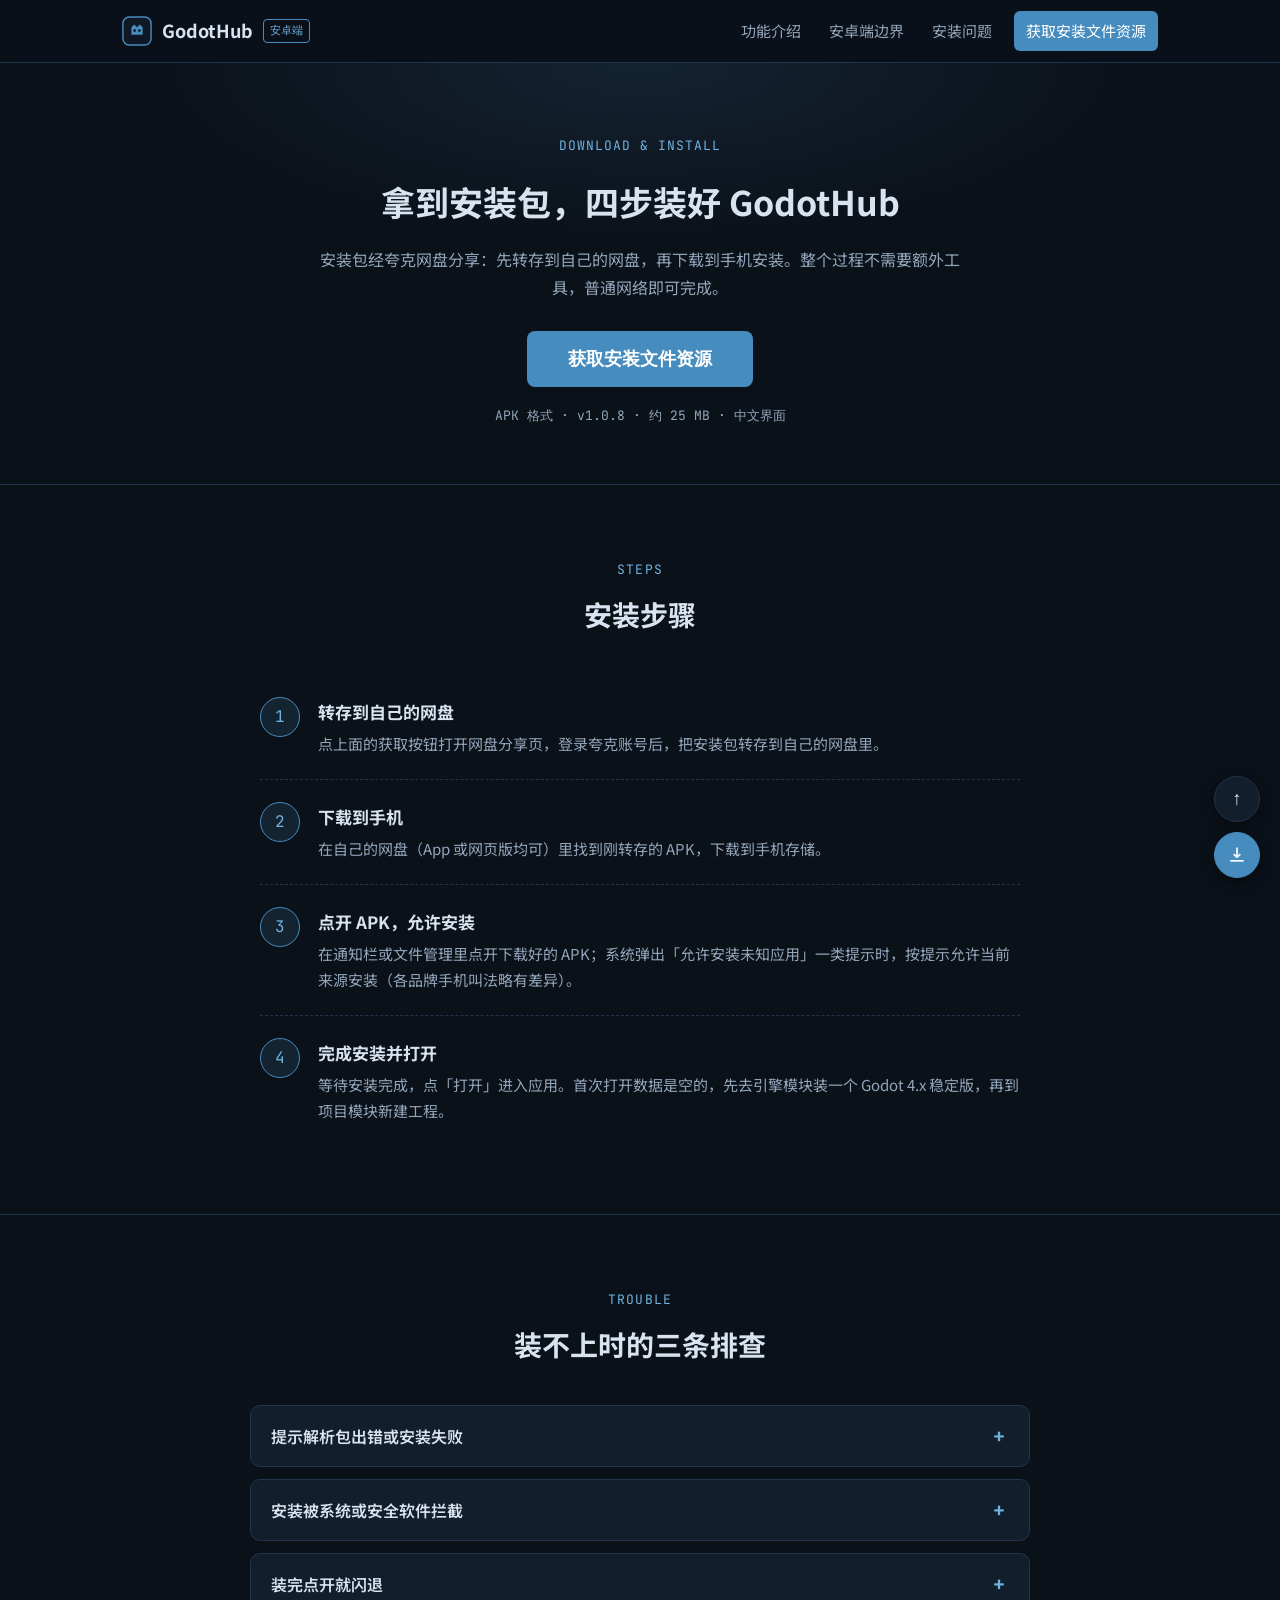
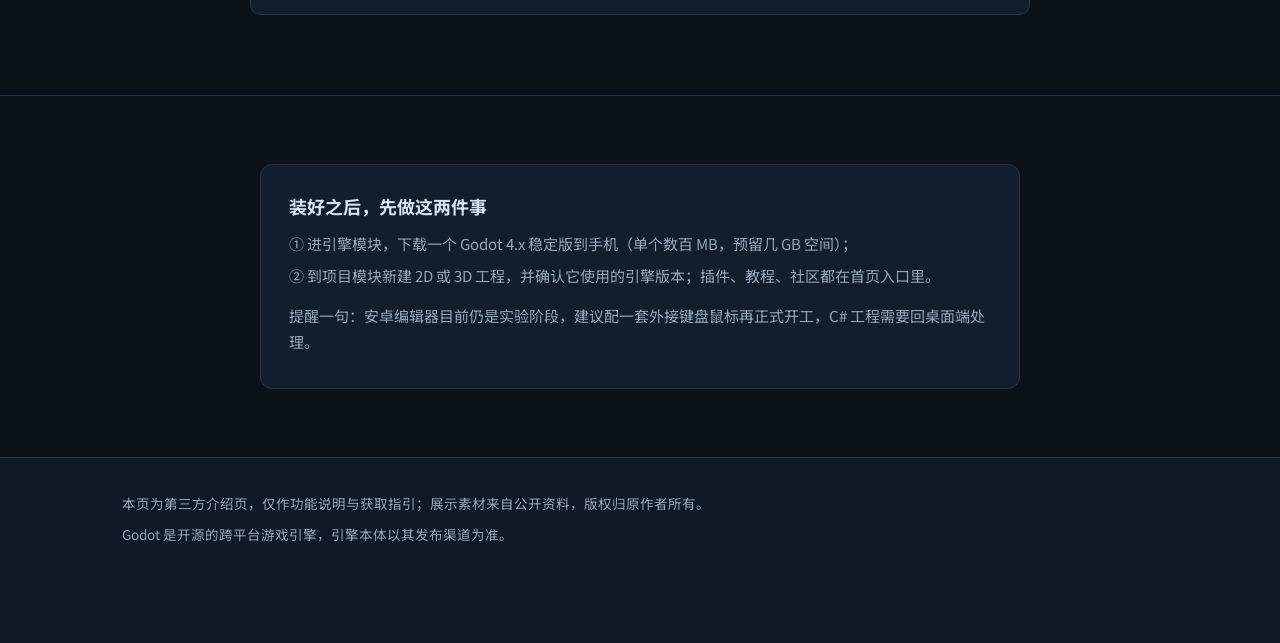
==== download.html @ ed98a221 "update" ====
<!DOCTYPE html>
<html lang="zh-CN">
<head>
  <meta charset="UTF-8">
  <meta name="viewport" content="width=device-width, initial-scale=1.0">
  <title>GodotHub 下载与安装：从网盘转存到手机打开</title>
  <meta name="description" content="GodotHub 安卓版的获取与安装指引：安装包经夸克网盘转存下载，四步装好打开，另有安装被拦、解析失败、闪退等常见问题的处理办法。">
  <link rel="icon" type="image/svg+xml" href="/assets/img/favicon.svg">
  <link rel="preconnect" href="https://fonts.googleapis.com">
  <link rel="preconnect" href="https://fonts.gstatic.com" crossorigin>
  <link href="https://fonts.googleapis.com/css2?family=Noto+Sans+SC:wght@400;600;700&family=JetBrains+Mono:wght@400;600&display=swap" rel="stylesheet">
  <link rel="stylesheet" href="/assets/css/style.css">
</head>
<body>

<header class="site-header">
  <div class="wrap header-in">
    <a class="brand" href="/">
      <img src="/assets/img/favicon.svg" alt="GodotHub 安卓端介绍站标识" width="30" height="30">
      GodotHub <span class="brand-tag">安卓端</span>
    </a>
    <button class="nav-toggle" aria-label="展开菜单" aria-expanded="false">
      <span></span><span></span><span></span>
    </button>
    <nav class="site-nav">
      <a href="/">功能介绍</a>
      <a href="/#limits">安卓端边界</a>
      <a href="/#faq-dl">安装问题</a>
      <a href="/download.html" class="nav-cta">获取安装文件资源</a>
    </nav>
  </div>
</header>

<main>
  <!-- 首屏下载入口 -->
  <section class="dl-hero">
    <div class="wrap">
      <p class="hero-kicker">DOWNLOAD &amp; INSTALL</p>
      <h1>拿到安装包，四步装好 GodotHub</h1>
      <p class="lead">安装包经夸克网盘分享：先转存到自己的网盘，再下载到手机安装。整个过程不需要额外工具，普通网络即可完成。</p>
      <button class="btn btn-primary" data-link="download">获取安装文件资源</button>
      <p class="dl-note">APK 格式 · v1.0.8 · 约 25 MB · 中文界面</p>
    </div>
  </section>

  <!-- 安装步骤 -->
  <section class="section">
    <div class="wrap">
      <div class="section-head" style="text-align:center;max-width:none;">
        <span class="sec-tag">STEPS</span>
        <h2>安装步骤</h2>
      </div>
      <div class="dl-steps">
        <div class="dl-step">
          <span class="num">1</span>
          <div>
            <h3>转存到自己的网盘</h3>
            <p>点上面的获取按钮打开网盘分享页，登录夸克账号后，把安装包转存到自己的网盘里。</p>
          </div>
        </div>
        <div class="dl-step">
          <span class="num">2</span>
          <div>
            <h3>下载到手机</h3>
            <p>在自己的网盘（App 或网页版均可）里找到刚转存的 APK，下载到手机存储。</p>
          </div>
        </div>
        <div class="dl-step">
          <span class="num">3</span>
          <div>
            <h3>点开 APK，允许安装</h3>
            <p>在通知栏或文件管理里点开下载好的 APK；系统弹出「允许安装未知应用」一类提示时，按提示允许当前来源安装（各品牌手机叫法略有差异）。</p>
          </div>
        </div>
        <div class="dl-step">
          <span class="num">4</span>
          <div>
            <h3>完成安装并打开</h3>
            <p>等待安装完成，点「打开」进入应用。首次打开数据是空的，先去引擎模块装一个 Godot 4.x 稳定版，再到项目模块新建工程。</p>
          </div>
        </div>
      </div>
    </div>
  </section>

  <!-- 常见安装问题 -->
  <section class="section" id="faq-dl">
    <div class="wrap">
      <div class="section-head" style="text-align:center;max-width:none;">
        <span class="sec-tag">TROUBLE</span>
        <h2>装不上时的三条排查</h2>
      </div>
      <div class="faq" style="margin:0 auto;">
        <details>
          <summary>提示解析包出错或安装失败</summary>
          <div class="faq-a">多数是文件没下载完整，重新下载一次再装；下载中途断网、切后台过久都容易出现这种情况。</div>
        </details>
        <details>
          <summary>安装被系统或安全软件拦截</summary>
          <div class="faq-a">非应用商店渠道安装时出现确认弹窗是常规流程，确认来源可靠后选择继续安装即可；部分机型的开关藏在「设置 → 安全」里。</div>
        </details>
        <details>
          <summary>装完点开就闪退</summary>
          <div class="faq-a">先检查剩余存储空间——引擎版本与工程文件都存在手机里，比安装包本身占得多；清出空间、重启手机再打开一次，多数能解决。</div>
        </details>
      </div>
    </div>
  </section>

  <!-- 装好之后 -->
  <section class="section">
    <div class="wrap">
      <div class="next-panel">
        <h3>装好之后，先做这两件事</h3>
        <p>① 进引擎模块，下载一个 Godot 4.x 稳定版到手机（单个数百 MB，预留几 GB 空间）；</p>
        <p>② 到项目模块新建 2D 或 3D 工程，并确认它使用的引擎版本；插件、教程、社区都在首页入口里。</p>
        <p style="margin-top:14px;">提醒一句：安卓编辑器目前仍是实验阶段，建议配一套外接键盘鼠标再正式开工，C# 工程需要回桌面端处理。</p>
      </div>
    </div>
  </section>
</main>

<footer class="site-footer">
  <div class="wrap foot-in">
    <p>本页为第三方介绍页，仅作功能说明与获取指引；展示素材来自公开资料，版权归原作者所有。</p>
    <p>Godot 是开源的跨平台游戏引擎，引擎本体以其发布渠道为准。</p>
  </div>
</footer>

<div class="fab-wrap">
  <button class="fab fab-top" aria-label="返回顶部">↑</button>
  <button class="fab fab-dl" data-link="download" aria-label="获取安装文件资源">
    <svg viewBox="0 0 24 24" fill="none" stroke="currentColor" stroke-width="2"><path d="M12 3v12m0 0 4-4m-4 4-4-4"/><path d="M4 19h16"/></svg>
  </button>
</div>

<script src="/assets/js/links.js"></script>
<script src="/assets/js/main.js"></script>
</body>
</html>
---- assets/css/style.css ----
/* GodotHub 安卓端介绍站 —— 深色开发者工具风 */
:root {
  --bg: #0b1119;
  --bg-soft: #101a26;
  --panel: #121e2c;
  --line: #22344a;
  --ink: #d9e3ef;
  --ink-dim: #93a5ba;
  --accent: #478cbf;
  --accent-bright: #6fb2e0;
  --accent-soft: rgba(71, 140, 191, 0.14);
  --warn: #d9a441;
  --mono: 'JetBrains Mono', Consolas, 'Courier New', monospace;
  --sans: 'Noto Sans SC', 'PingFang SC', 'Microsoft YaHei', sans-serif;
}

* { box-sizing: border-box; margin: 0; padding: 0; }

html { scroll-behavior: smooth; }

body {
  background: var(--bg);
  color: var(--ink);
  font-family: var(--sans);
  font-size: 16px;
  line-height: 1.75;
  -webkit-font-smoothing: antialiased;
}

img { max-width: 100%; height: auto; display: block; }

a { color: var(--accent-bright); text-decoration: none; }
a:hover { text-decoration: underline; }

.wrap { max-width: 1080px; margin: 0 auto; padding: 0 22px; }

/* ---------- 顶栏 ---------- */
.site-header {
  position: sticky;
  top: 0;
  z-index: 50;
  background: rgba(11, 17, 25, 0.92);
  border-bottom: 1px solid var(--line);
  backdrop-filter: blur(8px);
}
.header-in {
  display: flex;
  align-items: center;
  justify-content: space-between;
  gap: 16px;
  height: 62px;
}
.brand {
  display: flex;
  align-items: center;
  gap: 10px;
  color: var(--ink);
  font-weight: 700;
  font-size: 18px;
  white-space: nowrap;
}
.brand:hover { text-decoration: none; }
.brand img { width: 30px; height: 30px; }
.brand .brand-tag {
  font-family: var(--mono);
  font-size: 11px;
  font-weight: 400;
  color: var(--accent-bright);
  border: 1px solid var(--accent);
  border-radius: 4px;
  padding: 1px 6px;
}

.site-nav { display: flex; align-items: center; gap: 4px; }
.site-nav a {
  color: var(--ink-dim);
  font-size: 15px;
  padding: 7px 12px;
  border-radius: 6px;
  white-space: nowrap;
}
.site-nav a:hover { color: var(--ink); background: var(--accent-soft); text-decoration: none; }
.site-nav a.nav-cta {
  color: #fff;
  background: var(--accent);
  margin-left: 6px;
}
.site-nav a.nav-cta:hover { background: var(--accent-bright); }

.nav-toggle {
  display: none;
  background: none;
  border: 1px solid var(--line);
  border-radius: 6px;
  padding: 8px 10px;
  cursor: pointer;
}
.nav-toggle span {
  display: block;
  width: 20px;
  height: 2px;
  background: var(--ink);
  margin: 4px 0;
  transition: transform 0.2s;
}

/* ---------- Hero ---------- */
.hero {
  position: relative;
  padding: 76px 0 64px;
  background:
    radial-gradient(ellipse 60% 55% at 78% 18%, rgba(71, 140, 191, 0.16), transparent 65%),
    linear-gradient(rgba(34, 52, 74, 0.22) 1px, transparent 1px),
    linear-gradient(90deg, rgba(34, 52, 74, 0.22) 1px, transparent 1px);
  background-size: auto, 44px 44px, 44px 44px;
  border-bottom: 1px solid var(--line);
}
.hero-in {
  display: grid;
  grid-template-columns: minmax(0, 1.15fr) minmax(0, 0.85fr);
  gap: 48px;
  align-items: center;
}
.hero-kicker {
  font-family: var(--mono);
  font-size: 13px;
  color: var(--accent-bright);
  letter-spacing: 0.08em;
  margin-bottom: 14px;
}
.hero h1 {
  font-size: 40px;
  line-height: 1.3;
  letter-spacing: 0.01em;
  margin-bottom: 18px;
}
.hero h1 em {
  font-style: normal;
  color: var(--accent-bright);
}
.hero .lead {
  color: var(--ink-dim);
  font-size: 17px;
  margin-bottom: 10px;
}
.hero .lead b { color: var(--ink); font-weight: 600; }
.hero-meta {
  font-family: var(--mono);
  font-size: 13px;
  color: var(--ink-dim);
  margin-bottom: 26px;
}
.hero-meta i {
  font-style: normal;
  color: var(--accent);
  margin: 0 8px;
}
.hero-actions { display: flex; gap: 14px; flex-wrap: wrap; }

.btn {
  display: inline-flex;
  align-items: center;
  gap: 8px;
  padding: 13px 26px;
  border-radius: 8px;
  font-size: 16px;
  font-weight: 600;
  cursor: pointer;
  border: 1px solid transparent;
}
.btn:hover { text-decoration: none; }
.btn-primary { background: var(--accent); color: #fff; }
.btn-primary:hover { background: var(--accent-bright); }
.btn-ghost { border-color: var(--line); color: var(--ink); background: transparent; }
.btn-ghost:hover { border-color: var(--accent); color: var(--accent-bright); }

.hero-shots {
  display: flex;
  gap: 14px;
  justify-content: center;
}
.hero-shots figure {
  background: var(--panel);
  border: 1px solid var(--line);
  border-radius: 14px;
  padding: 8px;
}
.hero-shots img { border-radius: 8px; width: 168px; }
.hero-shots figure:nth-child(2) { transform: translateY(20px); }

/* ---------- 区块 ---------- */
.section { padding: 68px 0; }
.section + .section { border-top: 1px solid var(--line); }
.section-head { margin-bottom: 36px; max-width: 720px; }
.section-head .sec-tag {
  font-family: var(--mono);
  font-size: 13px;
  color: var(--accent-bright);
  letter-spacing: 0.08em;
}
.section-head h2 { font-size: 28px; margin: 8px 0 10px; }
.section-head p { color: var(--ink-dim); }

/* 模块卡片 */
.cards-5 {
  display: grid;
  grid-template-columns: repeat(3, 1fr);
  gap: 18px;
}
.card {
  background: var(--panel);
  border: 1px solid var(--line);
  border-radius: 12px;
  padding: 22px;
}
.card svg { width: 34px; height: 34px; margin-bottom: 12px; }
.card h3 { font-size: 18px; margin-bottom: 8px; }
.card p { color: var(--ink-dim); font-size: 14.5px; }
.card-wide { grid-column: span 1; }

/* 截图区 */
.shots-3 {
  display: grid;
  grid-template-columns: repeat(3, minmax(0, 1fr));
  gap: 22px;
  align-items: start;
}
.shots-3 figure {
  background: var(--panel);
  border: 1px solid var(--line);
  border-radius: 14px;
  padding: 10px;
}
.shots-3 img { border-radius: 8px; width: 100%; }
.shots-3 figcaption {
  text-align: center;
  font-size: 13.5px;
  color: var(--ink-dim);
  padding: 10px 4px 2px;
}

/* 约束清单 */
.limits {
  background: var(--bg-soft);
  border: 1px solid var(--line);
  border-radius: 12px;
  padding: 8px 26px;
}
.limits li {
  list-style: none;
  padding: 16px 0;
  border-bottom: 1px dashed var(--line);
  display: flex;
  gap: 14px;
  align-items: baseline;
}
.limits li:last-child { border-bottom: none; }
.limits .no {
  font-family: var(--mono);
  color: var(--warn);
  font-size: 13px;
  flex: none;
}
.limits b { color: var(--ink); }
.limits p { color: var(--ink-dim); font-size: 15px; }

/* 上手路线 */
.steps-line {
  display: grid;
  grid-template-columns: repeat(3, 1fr);
  gap: 18px;
  counter-reset: step;
}
.step-card {
  position: relative;
  background: var(--panel);
  border: 1px solid var(--line);
  border-radius: 12px;
  padding: 22px 20px 20px;
}
.step-card::before {
  counter-increment: step;
  content: '0' counter(step);
  font-family: var(--mono);
  font-size: 13px;
  color: var(--accent-bright);
  display: block;
  margin-bottom: 10px;
}
.step-card h3 { font-size: 17px; margin-bottom: 6px; }
.step-card p { color: var(--ink-dim); font-size: 14.5px; }

/* FAQ */
.faq { max-width: 780px; }
.faq details {
  background: var(--panel);
  border: 1px solid var(--line);
  border-radius: 10px;
  margin-bottom: 12px;
  padding: 0 20px;
}
.faq summary {
  cursor: pointer;
  font-weight: 600;
  font-size: 16px;
  padding: 16px 0;
  list-style: none;
  position: relative;
  padding-right: 34px;
}
.faq summary::-webkit-details-marker { display: none; }
.faq summary::after {
  content: '+';
  position: absolute;
  right: 4px;
  top: 50%;
  transform: translateY(-50%);
  font-family: var(--mono);
  font-size: 20px;
  color: var(--accent-bright);
}
.faq details[open] summary::after { content: '−'; }
.faq .faq-a { color: var(--ink-dim); font-size: 15px; padding-bottom: 18px; }

/* 下载页 */
.dl-hero {
  text-align: center;
  padding: 72px 0 56px;
  border-bottom: 1px solid var(--line);
  background:
    radial-gradient(ellipse 55% 60% at 50% 0%, rgba(71, 140, 191, 0.15), transparent 70%);
}
.dl-hero h1 { font-size: 34px; margin-bottom: 14px; }
.dl-hero .lead { color: var(--ink-dim); max-width: 640px; margin: 0 auto 30px; }
.dl-hero .btn { font-size: 18px; padding: 15px 40px; }
.dl-note {
  font-family: var(--mono);
  font-size: 13px;
  color: var(--ink-dim);
  margin-top: 18px;
}

.dl-steps {
  max-width: 760px;
  margin: 0 auto;
}
.dl-step {
  display: flex;
  gap: 18px;
  padding: 22px 0;
  border-bottom: 1px dashed var(--line);
}
.dl-step:last-child { border-bottom: none; }
.dl-step .num {
  flex: none;
  width: 40px;
  height: 40px;
  border-radius: 50%;
  background: var(--accent-soft);
  border: 1px solid var(--accent);
  color: var(--accent-bright);
  font-family: var(--mono);
  font-size: 16px;
  display: flex;
  align-items: center;
  justify-content: center;
}
.dl-step h3 { font-size: 17px; margin-bottom: 4px; }
.dl-step p { color: var(--ink-dim); font-size: 15px; }

.next-panel {
  background: var(--panel);
  border: 1px solid var(--line);
  border-radius: 12px;
  padding: 26px 28px;
  max-width: 760px;
  margin: 0 auto;
}
.next-panel h3 { font-size: 18px; margin-bottom: 8px; }
.next-panel p { color: var(--ink-dim); font-size: 15px; margin-bottom: 6px; }

/* ---------- 页脚 ---------- */
.site-footer {
  border-top: 1px solid var(--line);
  background: var(--bg-soft);
  padding: 34px 0 96px;
  font-size: 13.5px;
  color: var(--ink-dim);
}
.site-footer .foot-in {
  display: flex;
  flex-direction: column;
  gap: 8px;
}

/* ---------- 浮动按钮 ---------- */
.fab-wrap {
  position: fixed;
  right: 20px;
  bottom: 22px;
  z-index: 60;
  display: flex;
  flex-direction: column;
  gap: 10px;
}
.fab {
  width: 46px;
  height: 46px;
  border-radius: 50%;
  border: 1px solid var(--line);
  background: var(--panel);
  color: var(--ink);
  font-size: 19px;
  cursor: pointer;
  display: flex;
  align-items: center;
  justify-content: center;
  box-shadow: 0 4px 14px rgba(0, 0, 0, 0.4);
  transition: opacity 0.2s, background 0.2s;
}
.fab:hover { background: var(--accent); color: #fff; }
.fab-top { opacity: 0; pointer-events: none; }
.fab-top.fab-show { opacity: 1; pointer-events: auto; }
.fab-dl { background: var(--accent); color: #fff; border-color: var(--accent); }
.fab-dl:hover { background: var(--accent-bright); }
.fab svg { width: 20px; height: 20px; }

/* ---------- 响应式 ---------- */
@media (max-width: 960px) {
  .hero-in { grid-template-columns: 1fr; gap: 40px; }
  .hero-shots { justify-content: flex-start; }
  .cards-5 { grid-template-columns: repeat(2, 1fr); }
  .shots-3 { grid-template-columns: repeat(3, 1fr); }
}

@media (max-width: 700px) {
  .hero { padding: 52px 0 48px; }
  .hero h1 { font-size: 29px; }
  .section { padding: 52px 0; }
  .section-head h2 { font-size: 23px; }
  .cards-5 { grid-template-columns: 1fr; }
  .shots-3 { grid-template-columns: 1fr; max-width: 340px; margin: 0 auto; }
  .steps-line { grid-template-columns: 1fr; }
  .hero-shots { flex-wrap: nowrap; overflow-x: auto; padding-bottom: 12px; }
  .hero-shots img { width: 150px; flex: none; }
  .hero-shots figure:nth-child(2) { transform: none; }

  /* 移动端折叠导航 */
  .nav-toggle { display: block; }
  .site-nav {
    display: none;
    position: absolute;
    top: 62px;
    left: 0;
    right: 0;
    flex-direction: column;
    align-items: stretch;
    background: var(--bg-soft);
    border-bottom: 1px solid var(--line);
    padding: 10px 18px 16px;
    gap: 2px;
  }
  .site-nav.nav-open { display: flex; }
  .site-nav a { padding: 11px 10px; }
  .site-nav a.nav-cta { margin-left: 0; text-align: center; margin-top: 8px; }
}

@media (prefers-reduced-motion: reduce) {
  html { scroll-behavior: auto; }
  * { transition: none !important; animation: none !important; }
}
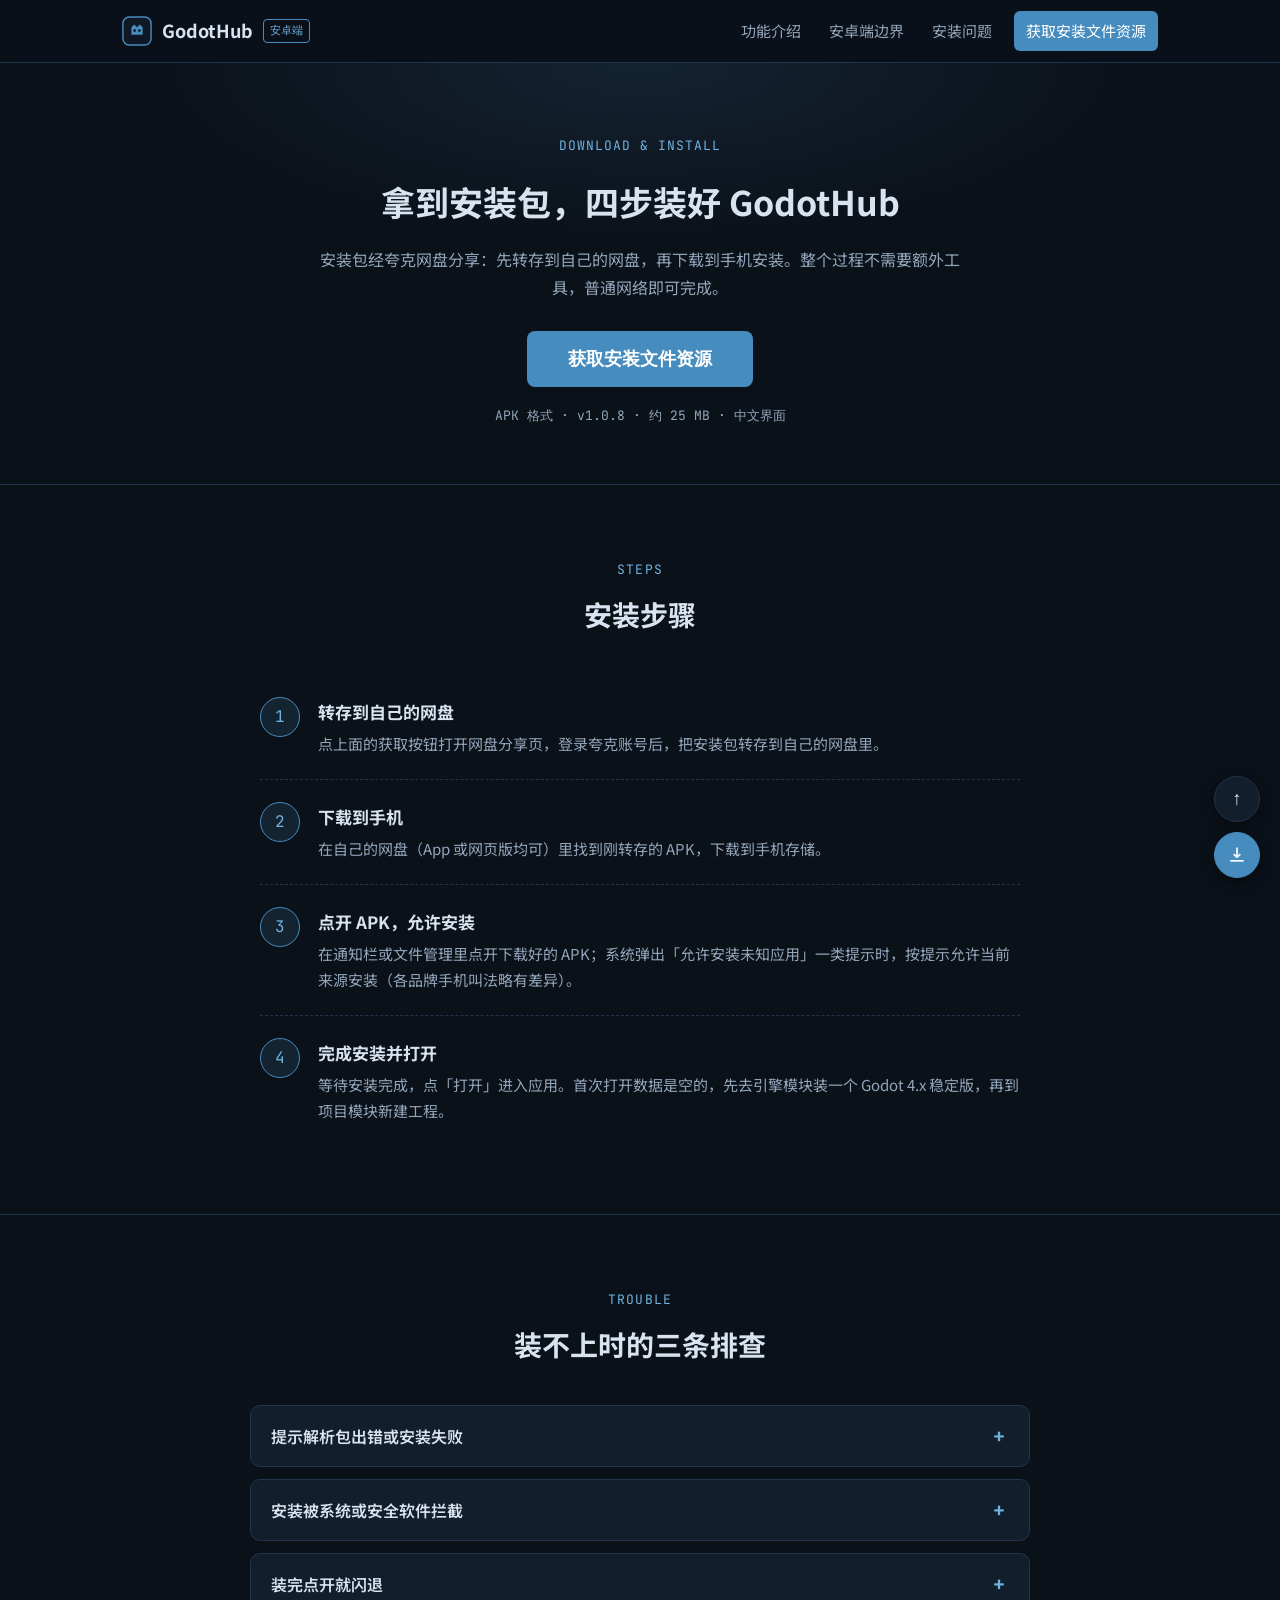
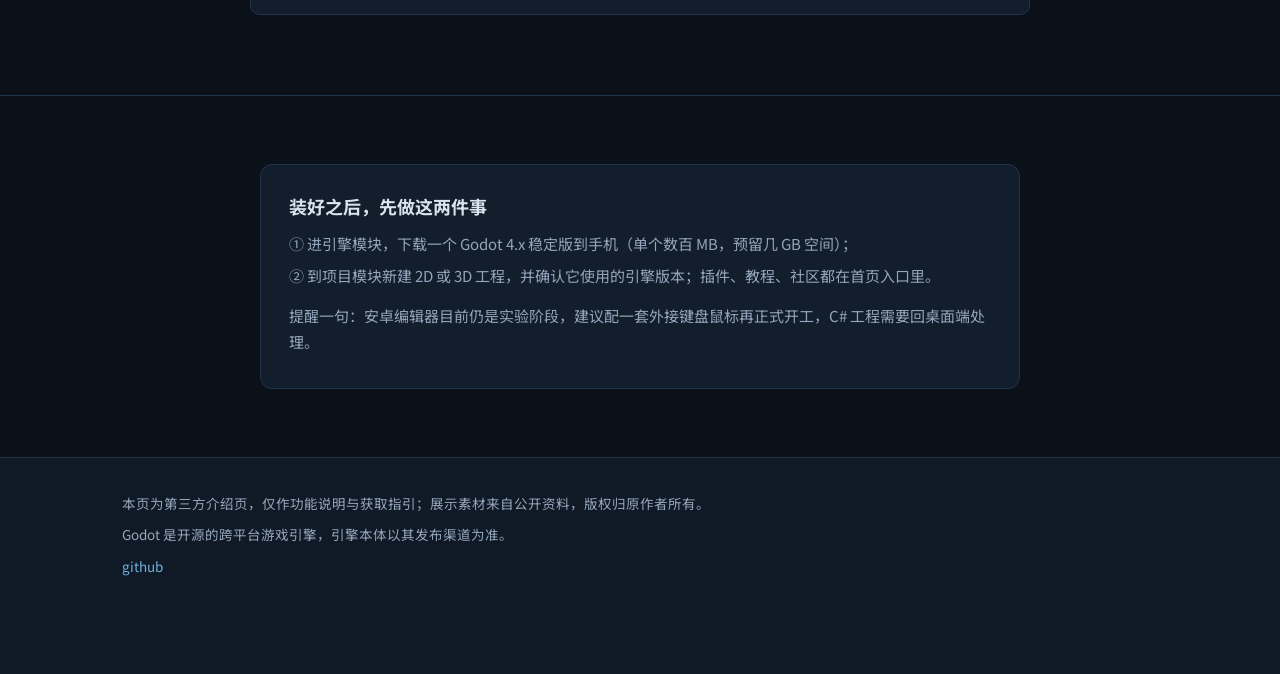
==== commit aaeda8f8: "update" ====
--- a/download.html
+++ b/download.html
@@ -124,6 +124,7 @@
   <div class="wrap foot-in">
     <p>本页为第三方介绍页，仅作功能说明与获取指引；展示素材来自公开资料，版权归原作者所有。</p>
     <p>Godot 是开源的跨平台游戏引擎，引擎本体以其发布渠道为准。</p>
+    <p><a href="https://github.com/alipymanbu/godothub.gltd.quest">github</a></p>
   </div>
 </footer>
 
